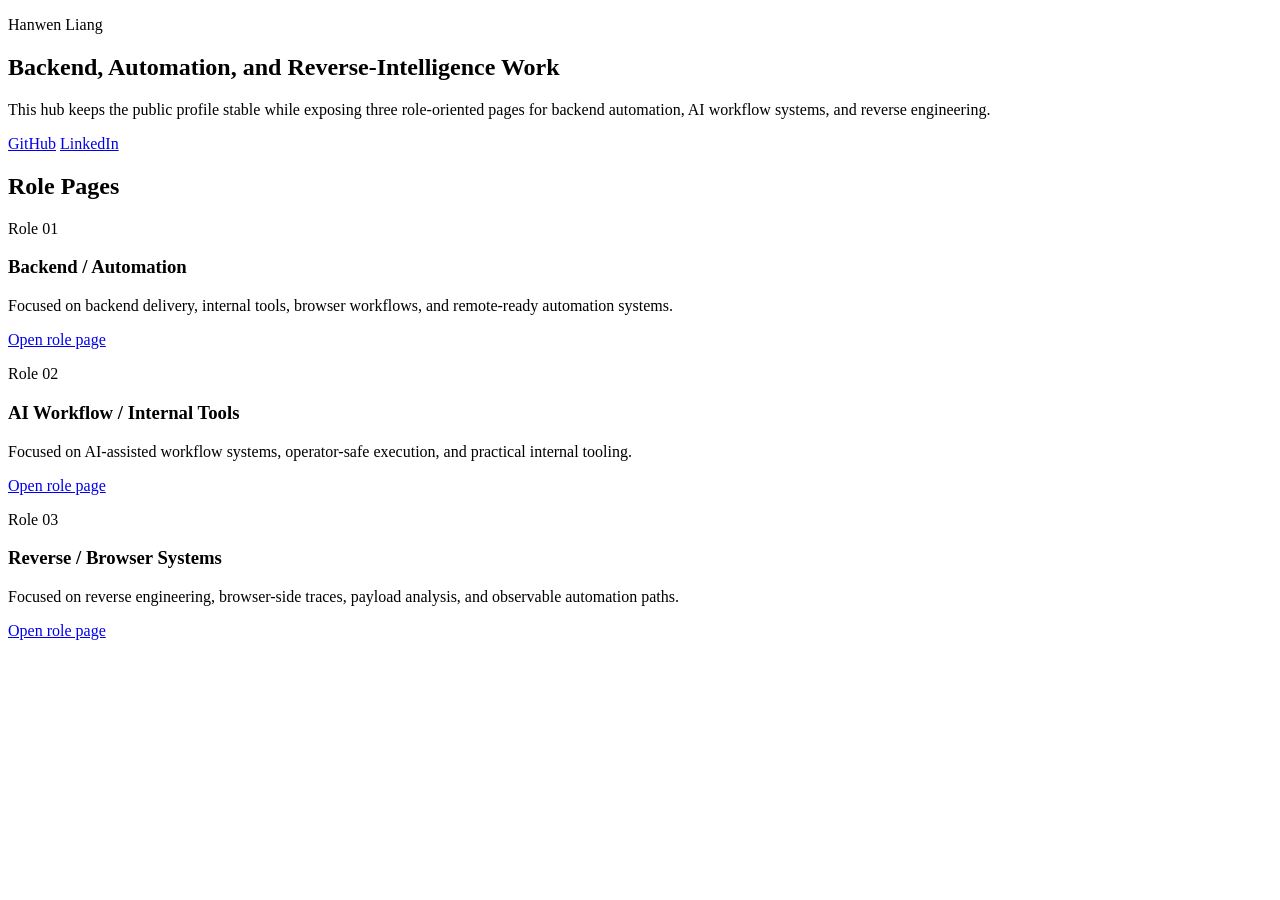
==== docs/index.html @ 70fed61a "Publish GitHub Pages asset: docs/index.html" ====
<!doctype html>
<html lang="en">
  <head>
    <meta charset="utf-8" />
    <meta name="viewport" content="width=device-width, initial-scale=1" />
    <title>Hanwen Liang | External Profile Hub</title>
    <meta
      name="description"
      content="Role-based public profile hub for backend automation, AI workflow systems, and reverse engineering work."
    />
    <link rel="stylesheet" href="./styles.css" />
  </head>
  <body>
    <main class="page">
      <section class="hero">
        <p class="eyebrow">Hanwen Liang</p>
        <h1>Backend, Automation, and Reverse-Intelligence Work</h1>
        <p class="lead">
          This hub keeps the public profile stable while exposing three role-oriented
          pages for backend automation, AI workflow systems, and reverse engineering.
        </p>
        <div class="links">
          <a href="https://github.com/islanderwalk" target="_blank" rel="noreferrer">GitHub</a>
          <a href="https://www.linkedin.com/in/han-wen-liang-3565282ba/" target="_blank" rel="noreferrer">LinkedIn</a>
        </div>
      </section>

      <section class="panel">
        <h2>Role Pages</h2>
        <div class="cards">
          <article class="card">
            <p class="eyebrow">Role 01</p>
            <h3>Backend / Automation</h3>
            <p>
              Focused on backend delivery, internal tools, browser workflows, and
              remote-ready automation systems.
            </p>
            <a href="./backend-automation.html">Open role page</a>
          </article>
          <article class="card">
            <p class="eyebrow">Role 02</p>
            <h3>AI Workflow / Internal Tools</h3>
            <p>
              Focused on AI-assisted workflow systems, operator-safe execution,
              and practical internal tooling.
            </p>
            <a href="./ai-workflow.html">Open role page</a>
          </article>
          <article class="card">
            <p class="eyebrow">Role 03</p>
            <h3>Reverse / Browser Systems</h3>
            <p>
              Focused on reverse engineering, browser-side traces, payload analysis,
              and observable automation paths.
            </p>
            <a href="./reverse-browser.html">Open role page</a>
          </article>
        </div>
      </section>
    </main>
  </body>
</html>
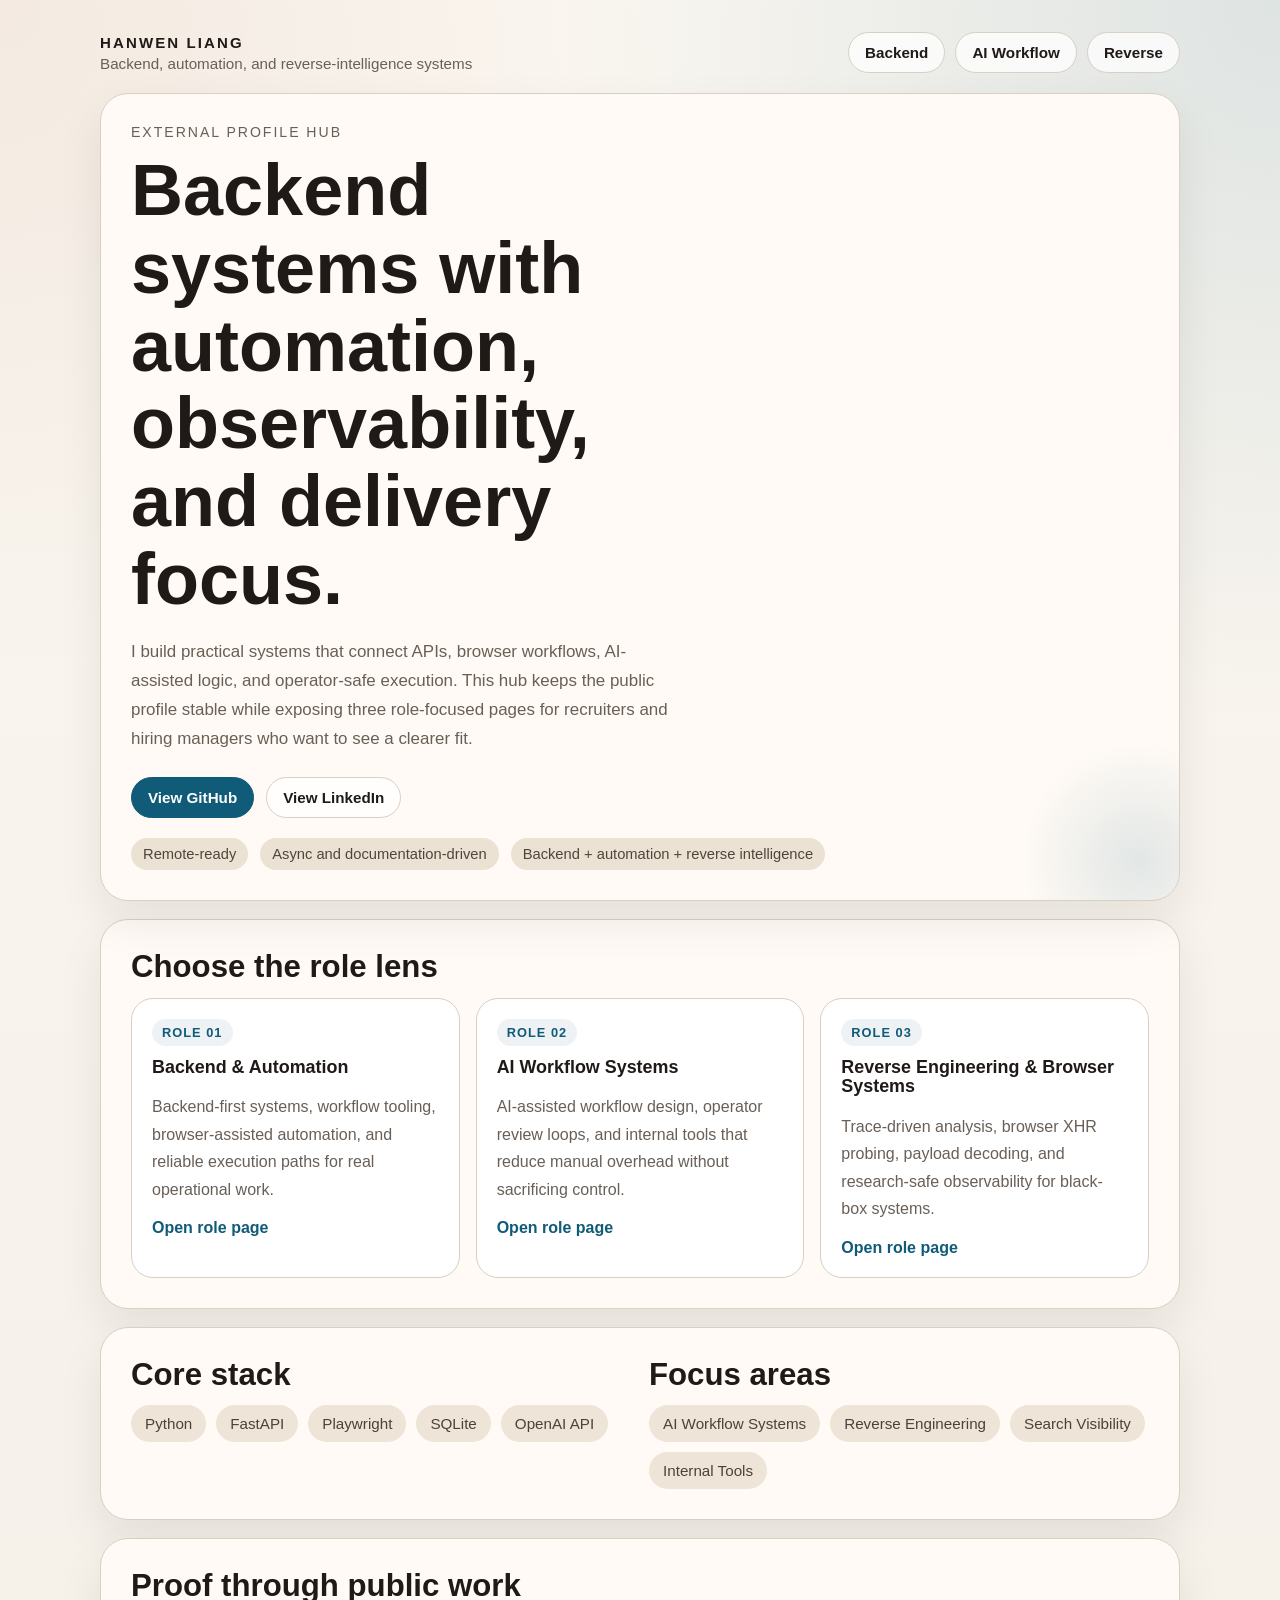
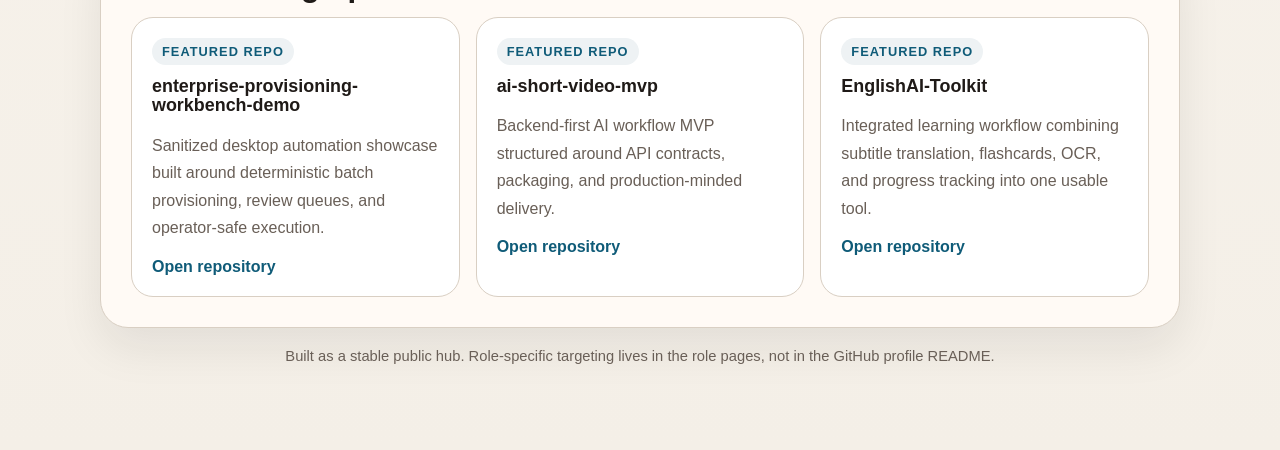
==== commit 66e494b8: "chore: refresh profile pages and readme" ====
--- a/docs/index.html
+++ b/docs/index.html
@@ -3,60 +3,138 @@
   <head>
     <meta charset="utf-8" />
     <meta name="viewport" content="width=device-width, initial-scale=1" />
-    <title>Hanwen Liang | External Profile Hub</title>
+    <title>Hanwen Liang | Backend Automation Profile Hub</title>
     <meta
       name="description"
-      content="Role-based public profile hub for backend automation, AI workflow systems, and reverse engineering work."
+      content="Public profile hub for backend automation, AI workflow systems, reverse engineering, and search visibility work."
     />
     <link rel="stylesheet" href="./styles.css" />
   </head>
   <body>
     <main class="page">
+      <header class="topbar">
+        <div class="brand">
+          <strong>Hanwen Liang</strong>
+          <span>Backend, automation, and reverse-intelligence systems</span>
+        </div>
+        <nav class="topnav">
+          <a href="./backend-automation.html">Backend</a>
+          <a href="./ai-workflow.html">AI Workflow</a>
+          <a href="./reverse-browser.html">Reverse</a>
+        </nav>
+      </header>
+
       <section class="hero">
-        <p class="eyebrow">Hanwen Liang</p>
-        <h1>Backend, Automation, and Reverse-Intelligence Work</h1>
+        <p class="eyebrow">External Profile Hub</p>
+        <h1>Backend systems with automation, observability, and delivery focus.</h1>
         <p class="lead">
-          This hub keeps the public profile stable while exposing three role-oriented
-          pages for backend automation, AI workflow systems, and reverse engineering.
+          I build practical systems that connect APIs, browser workflows, AI-assisted
+          logic, and operator-safe execution. This hub keeps the public profile
+          stable while exposing three role-focused pages for recruiters and hiring
+          managers who want to see a clearer fit.
         </p>
-        <div class="links">
-          <a href="https://github.com/islanderwalk" target="_blank" rel="noreferrer">GitHub</a>
-          <a href="https://www.linkedin.com/in/han-wen-liang-3565282ba/" target="_blank" rel="noreferrer">LinkedIn</a>
+        <div class="actions">
+          <a class="button primary" href="https://github.com/islanderwalk" target="_blank" rel="noreferrer">View GitHub</a>
+          <a class="button" href="https://www.linkedin.com/in/han-wen-liang-3565282ba/" target="_blank" rel="noreferrer">View LinkedIn</a>
+        </div>
+        <div class="meta">
+          <span>Remote-ready</span>
+          <span>Async and documentation-driven</span>
+          <span>Backend + automation + reverse intelligence</span>
         </div>
       </section>
 
-      <section class="panel">
-        <h2>Role Pages</h2>
+      <section class="section">
+        <h2>Choose the role lens</h2>
         <div class="cards">
           <article class="card">
-            <p class="eyebrow">Role 01</p>
-            <h3>Backend / Automation</h3>
+            <span class="tag">Role 01</span>
+            <h3>Backend & Automation</h3>
             <p>
-              Focused on backend delivery, internal tools, browser workflows, and
-              remote-ready automation systems.
+              Backend-first systems, workflow tooling, browser-assisted automation,
+              and reliable execution paths for real operational work.
             </p>
-            <a href="./backend-automation.html">Open role page</a>
+            <a class="inline" href="./backend-automation.html">Open role page</a>
           </article>
           <article class="card">
-            <p class="eyebrow">Role 02</p>
-            <h3>AI Workflow / Internal Tools</h3>
+            <span class="tag">Role 02</span>
+            <h3>AI Workflow Systems</h3>
             <p>
-              Focused on AI-assisted workflow systems, operator-safe execution,
-              and practical internal tooling.
+              AI-assisted workflow design, operator review loops, and internal tools
+              that reduce manual overhead without sacrificing control.
             </p>
-            <a href="./ai-workflow.html">Open role page</a>
+            <a class="inline" href="./ai-workflow.html">Open role page</a>
           </article>
           <article class="card">
-            <p class="eyebrow">Role 03</p>
-            <h3>Reverse / Browser Systems</h3>
+            <span class="tag">Role 03</span>
+            <h3>Reverse Engineering & Browser Systems</h3>
             <p>
-              Focused on reverse engineering, browser-side traces, payload analysis,
-              and observable automation paths.
+              Trace-driven analysis, browser XHR probing, payload decoding, and
+              research-safe observability for black-box systems.
             </p>
-            <a href="./reverse-browser.html">Open role page</a>
+            <a class="inline" href="./reverse-browser.html">Open role page</a>
           </article>
         </div>
       </section>
+
+      <section class="section">
+        <div class="grid-2">
+          <div>
+            <h2>Core stack</h2>
+            <ul class="stack">
+              <li>Python</li>
+              <li>FastAPI</li>
+              <li>Playwright</li>
+              <li>SQLite</li>
+              <li>OpenAI API</li>
+            </ul>
+          </div>
+          <div>
+            <h2>Focus areas</h2>
+            <ul class="stack">
+              <li>AI Workflow Systems</li>
+              <li>Reverse Engineering</li>
+              <li>Search Visibility</li>
+              <li>Internal Tools</li>
+            </ul>
+          </div>
+        </div>
+      </section>
+
+      <section class="section">
+        <h2>Proof through public work</h2>
+        <div class="cards">
+          <article class="card">
+            <span class="tag">Featured Repo</span>
+            <h3>enterprise-provisioning-workbench-demo</h3>
+            <p>
+              Sanitized desktop automation showcase built around deterministic batch
+              provisioning, review queues, and operator-safe execution.
+            </p>
+            <a class="inline" href="https://github.com/islanderwalk/enterprise-provisioning-workbench-demo" target="_blank" rel="noreferrer">Open repository</a>
+          </article>
+          <article class="card">
+            <span class="tag">Featured Repo</span>
+            <h3>ai-short-video-mvp</h3>
+            <p>
+              Backend-first AI workflow MVP structured around API contracts,
+              packaging, and production-minded delivery.
+            </p>
+            <a class="inline" href="https://github.com/islanderwalk/ai-short-video-mvp" target="_blank" rel="noreferrer">Open repository</a>
+          </article>
+          <article class="card">
+            <span class="tag">Featured Repo</span>
+            <h3>EnglishAI-Toolkit</h3>
+            <p>
+              Integrated learning workflow combining subtitle translation,
+              flashcards, OCR, and progress tracking into one usable tool.
+            </p>
+            <a class="inline" href="https://github.com/islanderwalk/EnglishAI-Toolkit" target="_blank" rel="noreferrer">Open repository</a>
+          </article>
+        </div>
+      </section>
+
+      <p class="footer">Built as a stable public hub. Role-specific targeting lives in the role pages, not in the GitHub profile README.</p>
     </main>
   </body>
 </html>
--- a/docs/styles.css
+++ b/docs/styles.css
@@ -0,0 +1,296 @@
+:root {
+  color-scheme: light;
+  --bg: #f4efe7;
+  --panel: #fffaf4;
+  --panel-strong: #fff;
+  --ink: #1f1a17;
+  --muted: #695f57;
+  --accent: #0f5b78;
+  --accent-2: #9a4d1c;
+  --line: #d9cfc3;
+  --soft: #ece2d3;
+  --shadow: 0 20px 45px rgba(31, 26, 23, 0.08);
+  --max: 1080px;
+}
+
+* {
+  box-sizing: border-box;
+}
+
+html {
+  scroll-behavior: smooth;
+}
+
+body {
+  margin: 0;
+  font-family: "Segoe UI", "Noto Sans", sans-serif;
+  color: var(--ink);
+  background:
+    radial-gradient(circle at top right, rgba(15, 91, 120, 0.12) 0, transparent 30%),
+    radial-gradient(circle at top left, rgba(154, 77, 28, 0.08) 0, transparent 28%),
+    linear-gradient(180deg, #fbf7f1 0%, var(--bg) 100%);
+}
+
+a {
+  color: inherit;
+  text-decoration: none;
+}
+
+.page {
+  width: min(var(--max), calc(100% - 28px));
+  margin: 0 auto;
+  padding: 20px 0 72px;
+}
+
+.topbar {
+  display: flex;
+  align-items: center;
+  justify-content: space-between;
+  gap: 16px;
+  padding: 12px 0 20px;
+}
+
+.brand {
+  display: flex;
+  flex-direction: column;
+  gap: 4px;
+}
+
+.brand strong {
+  font-size: 0.94rem;
+  letter-spacing: 0.14em;
+  text-transform: uppercase;
+}
+
+.brand span {
+  color: var(--muted);
+  font-size: 0.95rem;
+}
+
+.topnav {
+  display: flex;
+  flex-wrap: wrap;
+  gap: 10px;
+}
+
+.topnav a,
+.button {
+  border: 1px solid var(--line);
+  background: rgba(255, 255, 255, 0.75);
+  border-radius: 999px;
+  padding: 11px 16px;
+  font-size: 0.95rem;
+  font-weight: 600;
+}
+
+.button.primary {
+  background: var(--accent);
+  border-color: var(--accent);
+  color: #fff;
+}
+
+.hero,
+.section {
+  background: color-mix(in srgb, var(--panel) 92%, white 8%);
+  border: 1px solid var(--line);
+  border-radius: 28px;
+  padding: 30px;
+  box-shadow: var(--shadow);
+}
+
+.hero {
+  position: relative;
+  overflow: hidden;
+}
+
+.hero::after {
+  content: "";
+  position: absolute;
+  inset: auto -80px -80px auto;
+  width: 240px;
+  height: 240px;
+  border-radius: 999px;
+  background: radial-gradient(circle, rgba(15, 91, 120, 0.12), transparent 70%);
+}
+
+.eyebrow {
+  margin: 0 0 12px;
+  color: var(--muted);
+  text-transform: uppercase;
+  letter-spacing: 0.14em;
+  font-size: 0.88rem;
+}
+
+h1,
+h2,
+h3 {
+  margin: 0;
+  line-height: 1.08;
+}
+
+h1 {
+  font-size: clamp(2.3rem, 6vw, 4.5rem);
+  max-width: 12ch;
+}
+
+h2 {
+  font-size: clamp(1.4rem, 3vw, 1.95rem);
+  margin-bottom: 14px;
+}
+
+h3 {
+  font-size: 1.12rem;
+  margin-bottom: 10px;
+}
+
+.lead,
+.body,
+.section p,
+.card p,
+.list li {
+  color: var(--muted);
+  line-height: 1.72;
+}
+
+.lead {
+  max-width: 58ch;
+  font-size: 1.06rem;
+  margin: 18px 0 0;
+}
+
+.actions,
+.meta {
+  display: flex;
+  flex-wrap: wrap;
+  gap: 12px;
+  margin-top: 24px;
+}
+
+.meta {
+  margin-top: 20px;
+}
+
+.meta span {
+  border-radius: 999px;
+  background: var(--soft);
+  color: #4f453d;
+  padding: 8px 12px;
+  font-size: 0.92rem;
+}
+
+.layout {
+  display: grid;
+  grid-template-columns: 1.3fr 0.7fr;
+  gap: 18px;
+  margin-top: 18px;
+}
+
+.stack {
+  display: flex;
+  flex-wrap: wrap;
+  gap: 10px;
+  list-style: none;
+  padding: 0;
+  margin: 0;
+}
+
+.stack li {
+  border-radius: 999px;
+  background: #eee4d8;
+  color: #4d4239;
+  padding: 10px 14px;
+  font-size: 0.95rem;
+}
+
+.cards {
+  display: grid;
+  grid-template-columns: repeat(auto-fit, minmax(240px, 1fr));
+  gap: 16px;
+}
+
+.card {
+  background: var(--panel-strong);
+  border: 1px solid var(--line);
+  border-radius: 22px;
+  padding: 20px;
+}
+
+.card .tag {
+  display: inline-flex;
+  margin-bottom: 12px;
+  border-radius: 999px;
+  padding: 6px 10px;
+  background: #eef2f4;
+  color: var(--accent);
+  font-size: 0.8rem;
+  font-weight: 700;
+  text-transform: uppercase;
+  letter-spacing: 0.08em;
+}
+
+.card a.inline {
+  color: var(--accent);
+  font-weight: 700;
+}
+
+.grid-2 {
+  display: grid;
+  grid-template-columns: repeat(2, minmax(0, 1fr));
+  gap: 18px;
+}
+
+.list {
+  padding-left: 18px;
+  margin: 0;
+}
+
+.list li + li {
+  margin-top: 8px;
+}
+
+.section + .section,
+.hero + .section {
+  margin-top: 18px;
+}
+
+.footer {
+  margin-top: 20px;
+  color: var(--muted);
+  font-size: 0.92rem;
+  text-align: center;
+}
+
+@media (max-width: 900px) {
+  .layout,
+  .grid-2 {
+    grid-template-columns: 1fr;
+  }
+}
+
+@media (max-width: 640px) {
+  .page {
+    width: min(100% - 18px, var(--max));
+    padding-top: 12px;
+  }
+
+  .topbar {
+    flex-direction: column;
+    align-items: flex-start;
+  }
+
+  .hero,
+  .section {
+    border-radius: 20px;
+    padding: 22px;
+  }
+
+  .topnav {
+    width: 100%;
+  }
+
+  .topnav a,
+  .button {
+    width: 100%;
+    text-align: center;
+  }
+}
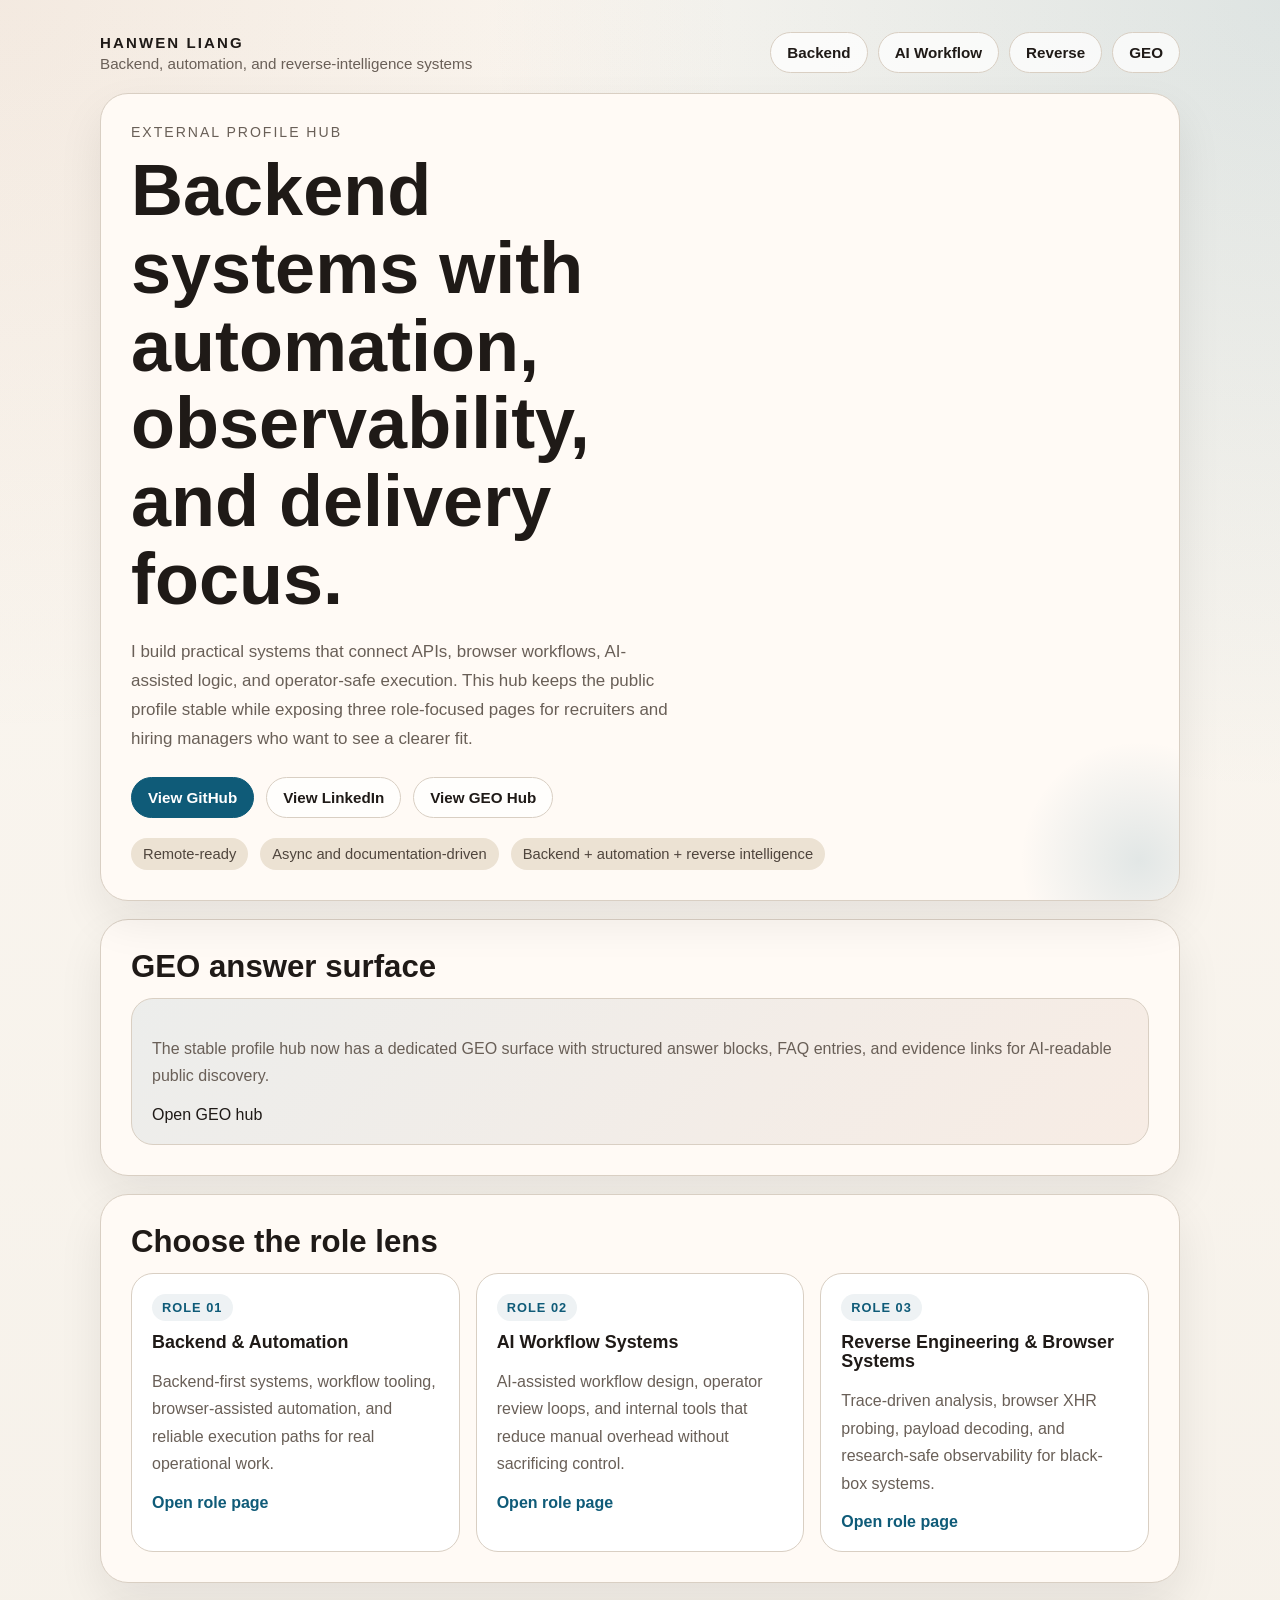
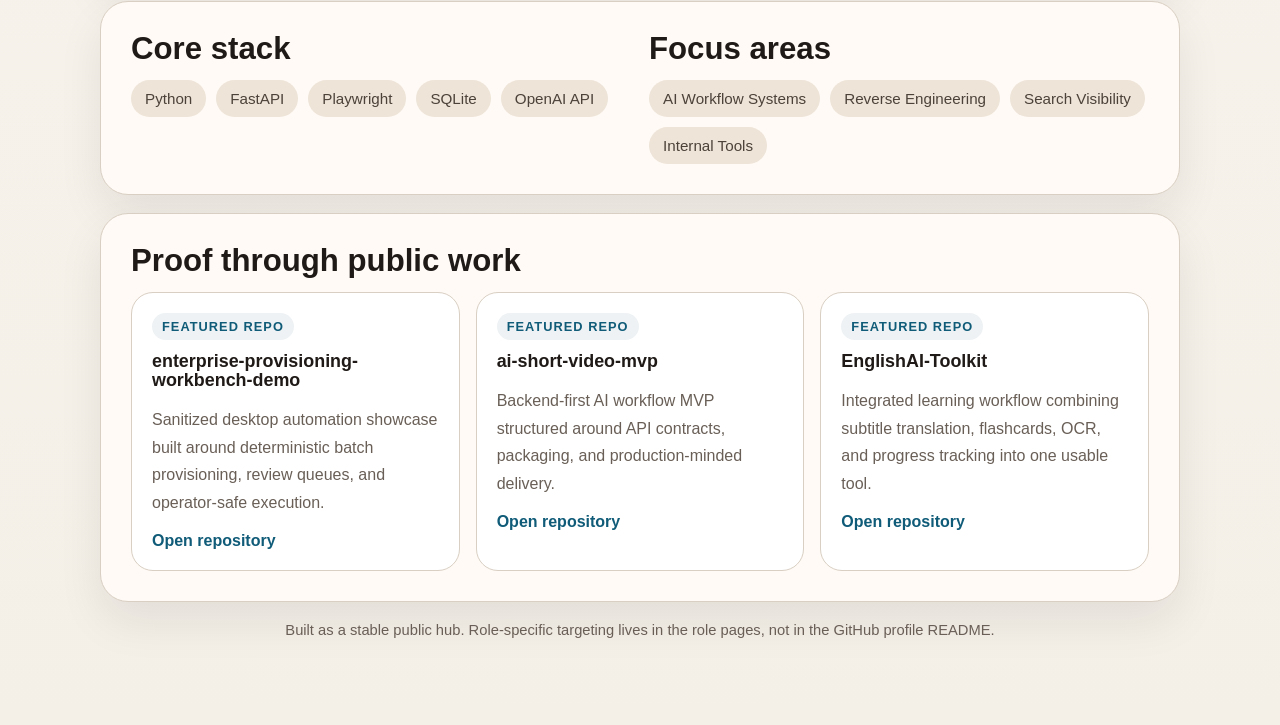
==== commit e9978333: "feat: add GEO hub page" ====
--- a/docs/index.html
+++ b/docs/index.html
@@ -21,6 +21,7 @@
           <a href="./backend-automation.html">Backend</a>
           <a href="./ai-workflow.html">AI Workflow</a>
           <a href="./reverse-browser.html">Reverse</a>
+          <a href="./geo/index.html">GEO</a>
         </nav>
       </header>
 
@@ -36,11 +37,23 @@
         <div class="actions">
           <a class="button primary" href="https://github.com/islanderwalk" target="_blank" rel="noreferrer">View GitHub</a>
           <a class="button" href="https://www.linkedin.com/in/han-wen-liang-3565282ba/" target="_blank" rel="noreferrer">View LinkedIn</a>
+          <a class="button" href="./geo/index.html">View GEO Hub</a>
         </div>
         <div class="meta">
           <span>Remote-ready</span>
           <span>Async and documentation-driven</span>
           <span>Backend + automation + reverse intelligence</span>
+        </div>
+      </section>
+
+      <section class="section">
+        <h2>GEO answer surface</h2>
+        <div class="callout-slab">
+          <p>
+            The stable profile hub now has a dedicated GEO surface with structured
+            answer blocks, FAQ entries, and evidence links for AI-readable public discovery.
+          </p>
+          <a class="inline" href="./geo/index.html">Open GEO hub</a>
         </div>
       </section>
 
--- a/docs/styles.css
+++ b/docs/styles.css
@@ -260,6 +260,46 @@
   text-align: center;
 }
 
+.hint {
+  font-size: 0.92rem;
+}
+
+.evidence {
+  margin: 14px 0 0;
+  padding-left: 18px;
+  color: var(--muted);
+}
+
+.evidence li + li {
+  margin-top: 6px;
+}
+
+.faq-grid {
+  display: grid;
+  grid-template-columns: repeat(auto-fit, minmax(240px, 1fr));
+  gap: 16px;
+}
+
+.faq-item {
+  background: var(--panel-strong);
+  border: 1px solid var(--line);
+  border-radius: 22px;
+  padding: 20px;
+}
+
+.callout,
+.callout-slab {
+  background:
+    linear-gradient(135deg, rgba(15, 91, 120, 0.08), rgba(154, 77, 28, 0.08)),
+    color-mix(in srgb, var(--panel) 94%, white 6%);
+}
+
+.callout-slab {
+  border: 1px solid var(--line);
+  border-radius: 22px;
+  padding: 20px;
+}
+
 @media (max-width: 900px) {
   .layout,
   .grid-2 {
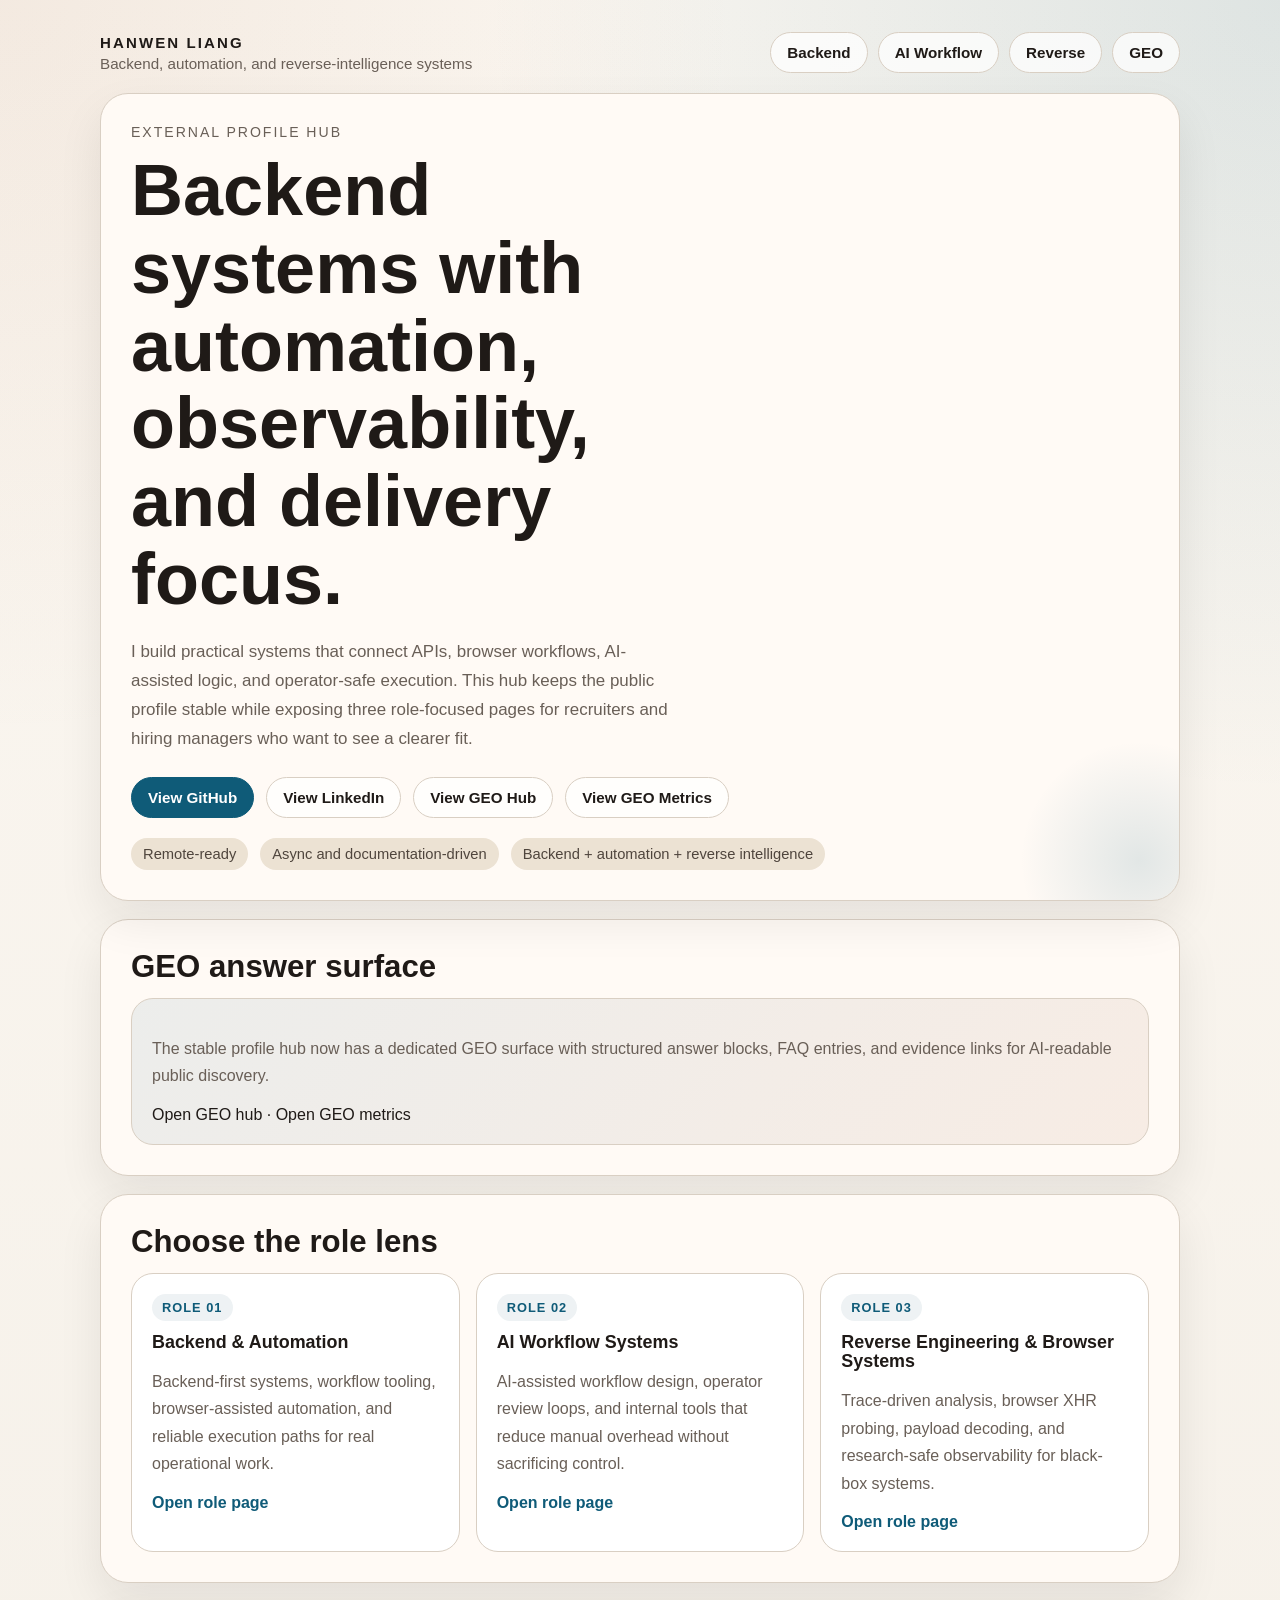
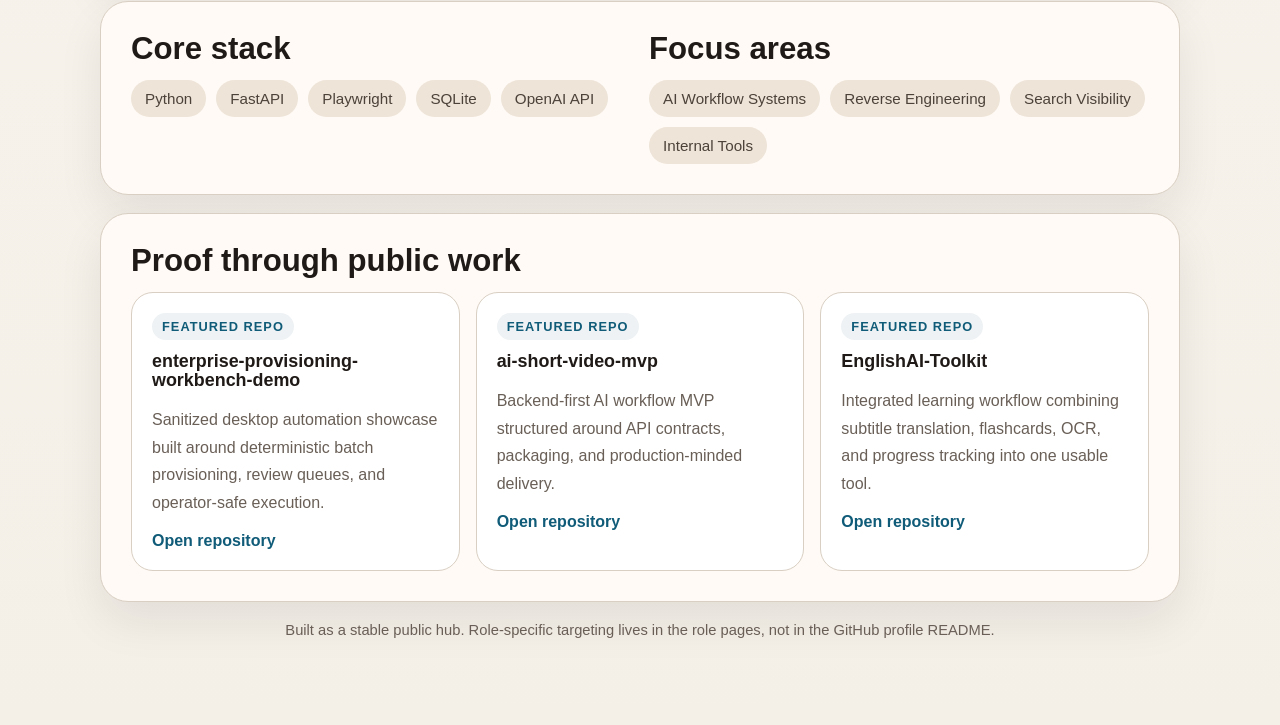
==== commit e1350abb: "feat: add GEO metrics and discovery files" ====
--- a/docs/index.html
+++ b/docs/index.html
@@ -38,6 +38,7 @@
           <a class="button primary" href="https://github.com/islanderwalk" target="_blank" rel="noreferrer">View GitHub</a>
           <a class="button" href="https://www.linkedin.com/in/han-wen-liang-3565282ba/" target="_blank" rel="noreferrer">View LinkedIn</a>
           <a class="button" href="./geo/index.html">View GEO Hub</a>
+          <a class="button" href="./geo/metrics.html">View GEO Metrics</a>
         </div>
         <div class="meta">
           <span>Remote-ready</span>
@@ -54,6 +55,8 @@
             answer blocks, FAQ entries, and evidence links for AI-readable public discovery.
           </p>
           <a class="inline" href="./geo/index.html">Open GEO hub</a>
+          <span> · </span>
+          <a class="inline" href="./geo/metrics.html">Open GEO metrics</a>
         </div>
       </section>
 
